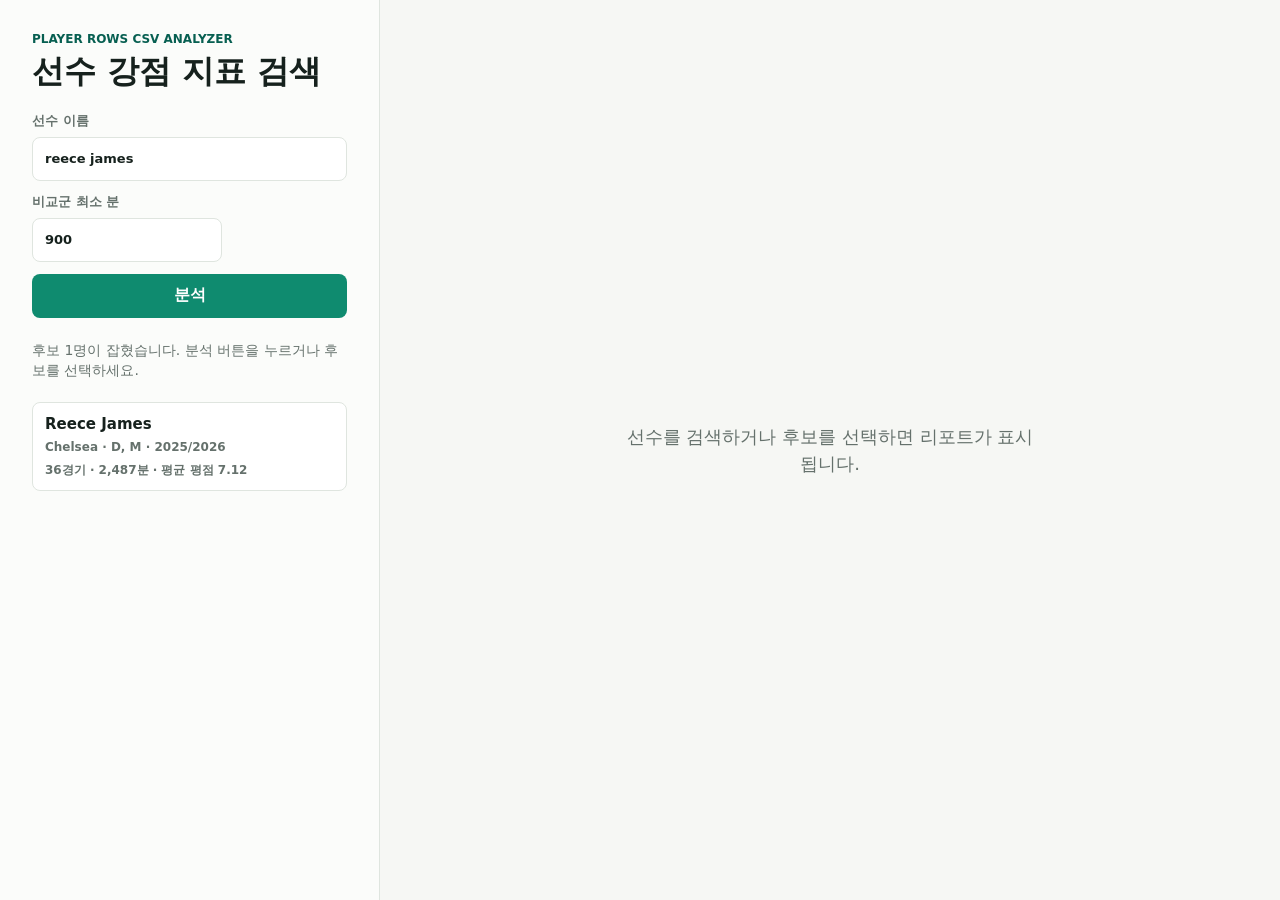
==== index.html @ 3b756eb7 "Bust Pages asset cache" ====
<!doctype html>
<html lang="ko">
  <head>
    <meta charset="utf-8" />
    <meta name="viewport" content="width=device-width, initial-scale=1" />
    <title>Player Strength Finder</title>
    <link rel="stylesheet" href="static/styles.css" />
  </head>
  <body>
    <main class="app-shell">
      <section class="search-panel">
        <div>
          <p class="eyebrow">Player Rows CSV Analyzer</p>
          <h1>선수 강점 지표 검색</h1>
        </div>

        <form id="searchForm" class="search-form">
          <label class="field">
            <span>선수 이름</span>
            <input
              id="queryInput"
              name="query"
              type="search"
              value="reece james"
              placeholder="reece, james, palmer..."
              autocomplete="off"
            />
          </label>
          <label class="field compact">
            <span>비교군 최소 분</span>
            <input id="minutesInput" type="number" min="1" step="50" value="900" />
          </label>
          <button id="analyzeButton" type="button">분석</button>
        </form>

        <div id="status" class="status">CSV를 불러오는 중입니다.</div>
        <div id="candidates" class="candidate-list" aria-live="polite"></div>
      </section>

      <section id="report" class="report is-empty">
        <div class="empty-state">
          <p>선수를 검색하거나 후보를 선택하면 리포트가 표시됩니다.</p>
        </div>
      </section>
    </main>

    <script src="static/app.js?v=76869ad"></script>
  </body>
</html>
---- static/styles.css ----
:root {
  color-scheme: light;
  --bg: #f6f7f4;
  --panel: #ffffff;
  --ink: #16211d;
  --muted: #65716c;
  --line: #dfe5df;
  --accent: #0f8b6f;
  --accent-strong: #075f51;
  --accent-soft: #e1f3ec;
  --gold: #b77816;
  --danger: #b44336;
}

* {
  box-sizing: border-box;
}

body {
  margin: 0;
  background: var(--bg);
  color: var(--ink);
  font-family:
    Inter, ui-sans-serif, system-ui, -apple-system, BlinkMacSystemFont, "Segoe UI",
    sans-serif;
}

button,
input {
  font: inherit;
}

.app-shell {
  display: grid;
  grid-template-columns: minmax(300px, 380px) minmax(0, 1fr);
  min-height: 100vh;
}

.search-panel {
  position: sticky;
  top: 0;
  align-self: start;
  display: flex;
  flex-direction: column;
  gap: 22px;
  min-height: 100vh;
  padding: 32px;
  border-right: 1px solid var(--line);
  background: #fbfcfa;
}

.eyebrow {
  margin: 0 0 8px;
  color: var(--accent-strong);
  font-size: 12px;
  font-weight: 800;
  letter-spacing: 0;
  text-transform: uppercase;
}

h1 {
  margin: 0;
  font-size: 32px;
  line-height: 1.12;
}

.search-form {
  display: grid;
  gap: 12px;
}

.field {
  display: grid;
  gap: 7px;
  color: var(--muted);
  font-size: 13px;
  font-weight: 700;
}

.field input {
  width: 100%;
  min-height: 44px;
  border: 1px solid var(--line);
  border-radius: 8px;
  padding: 10px 12px;
  background: #ffffff;
  color: var(--ink);
  outline: none;
}

.field input:focus {
  border-color: var(--accent);
  box-shadow: 0 0 0 3px rgba(15, 139, 111, 0.14);
}

.compact {
  max-width: 190px;
}

button {
  min-height: 44px;
  border: 0;
  border-radius: 8px;
  padding: 10px 16px;
  background: var(--accent);
  color: #ffffff;
  cursor: pointer;
  font-weight: 800;
}

button:hover {
  background: var(--accent-strong);
}

.status {
  min-height: 22px;
  color: var(--muted);
  font-size: 14px;
  line-height: 1.45;
}

.status.error {
  color: var(--danger);
}

.candidate-list {
  display: grid;
  gap: 8px;
}

.candidate {
  display: grid;
  gap: 6px;
  width: 100%;
  border: 1px solid var(--line);
  border-radius: 8px;
  padding: 12px;
  background: var(--panel);
  color: var(--ink);
  text-align: left;
}

.candidate:hover {
  border-color: var(--accent);
  background: var(--accent-soft);
}

.candidate strong {
  font-size: 15px;
}

.candidate span {
  color: var(--muted);
  font-size: 12px;
  line-height: 1.35;
}

.report {
  padding: 32px;
}

.is-empty {
  display: grid;
  place-items: center;
}

.empty-state {
  max-width: 420px;
  color: var(--muted);
  font-size: 18px;
  line-height: 1.5;
  text-align: center;
}

.report-grid {
  display: grid;
  gap: 20px;
}

.summary-band {
  display: grid;
  grid-template-columns: minmax(0, 1.35fr) repeat(4, minmax(120px, 1fr));
  gap: 12px;
  align-items: stretch;
}

.summary-main,
.stat-box,
.section-block {
  border: 1px solid var(--line);
  border-radius: 8px;
  background: var(--panel);
}

.summary-main {
  padding: 20px;
}

.summary-main h2 {
  margin: 0 0 8px;
  font-size: 34px;
  line-height: 1.05;
}

.summary-main p {
  margin: 0;
  color: var(--muted);
  line-height: 1.5;
}

.stat-box {
  display: grid;
  align-content: center;
  gap: 5px;
  min-height: 100px;
  padding: 16px;
}

.stat-box span {
  color: var(--muted);
  font-size: 12px;
  font-weight: 800;
  text-transform: uppercase;
}

.stat-box strong {
  font-size: 26px;
}

.section-block {
  overflow: hidden;
}

.section-header {
  display: flex;
  align-items: center;
  justify-content: space-between;
  gap: 12px;
  padding: 16px 18px;
  border-bottom: 1px solid var(--line);
}

.section-header h3 {
  margin: 0;
  font-size: 18px;
}

.section-header span {
  color: var(--muted);
  font-size: 13px;
}

.strength-grid {
  display: grid;
  grid-template-columns: repeat(auto-fit, minmax(190px, 1fr));
  gap: 1px;
  background: var(--line);
}

.strength-card {
  display: grid;
  gap: 8px;
  min-height: 132px;
  padding: 16px;
  background: #ffffff;
}

.strength-card small {
  color: var(--gold);
  font-weight: 800;
}

.strength-card strong {
  font-size: 26px;
}

.strength-card span {
  color: var(--muted);
  font-size: 13px;
}

.metric-grid {
  display: grid;
  grid-template-columns: repeat(auto-fit, minmax(155px, 1fr));
  gap: 1px;
  background: var(--line);
}

.metric {
  display: grid;
  gap: 7px;
  padding: 14px 16px;
  background: #ffffff;
}

.metric span {
  color: var(--muted);
  font-size: 13px;
}

.metric strong {
  font-size: 20px;
}

.match-table {
  width: 100%;
  border-collapse: collapse;
}

.match-table th,
.match-table td {
  padding: 13px 16px;
  border-bottom: 1px solid var(--line);
  text-align: left;
}

.match-table th {
  color: var(--muted);
  font-size: 12px;
  text-transform: uppercase;
}

.match-table tr:last-child td {
  border-bottom: 0;
}

@media (max-width: 900px) {
  .app-shell {
    grid-template-columns: 1fr;
  }

  .search-panel {
    position: static;
    min-height: auto;
    border-right: 0;
    border-bottom: 1px solid var(--line);
  }

  .summary-band {
    grid-template-columns: repeat(2, minmax(0, 1fr));
  }

  .summary-main {
    grid-column: 1 / -1;
  }
}

@media (max-width: 560px) {
  .search-panel,
  .report {
    padding: 20px;
  }

  h1,
  .summary-main h2 {
    font-size: 28px;
  }

  .summary-band {
    grid-template-columns: 1fr;
  }

  .match-table {
    font-size: 13px;
  }
}
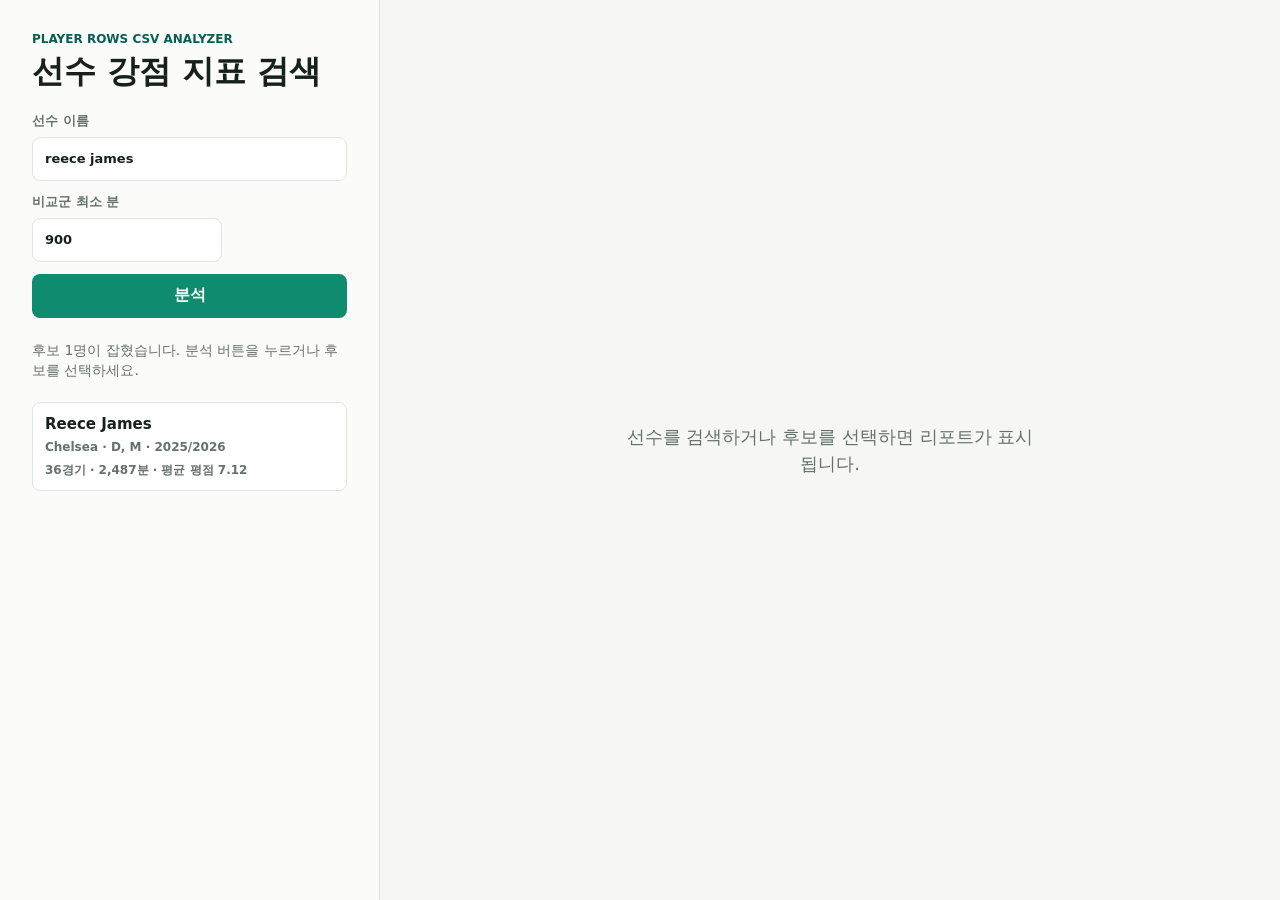
==== commit f67a69d9: "Add weakness metrics section" ====
--- a/index.html
+++ b/index.html
@@ -44,6 +44,6 @@
       </section>
     </main>
 
-    <script src="static/app.js?v=76869ad"></script>
+    <script src="static/app.js?v=weakness-metrics-1"></script>
   </body>
 </html>
--- a/static/styles.css
+++ b/static/styles.css
@@ -279,6 +279,21 @@
   font-size: 13px;
 }
 
+.strength-card em {
+  color: var(--muted);
+  font-size: 12px;
+  font-style: normal;
+  font-weight: 800;
+}
+
+.weakness-card small {
+  color: var(--danger);
+}
+
+.weakness-card {
+  background: #fffdfb;
+}
+
 .metric-grid {
   display: grid;
   grid-template-columns: repeat(auto-fit, minmax(155px, 1fr));
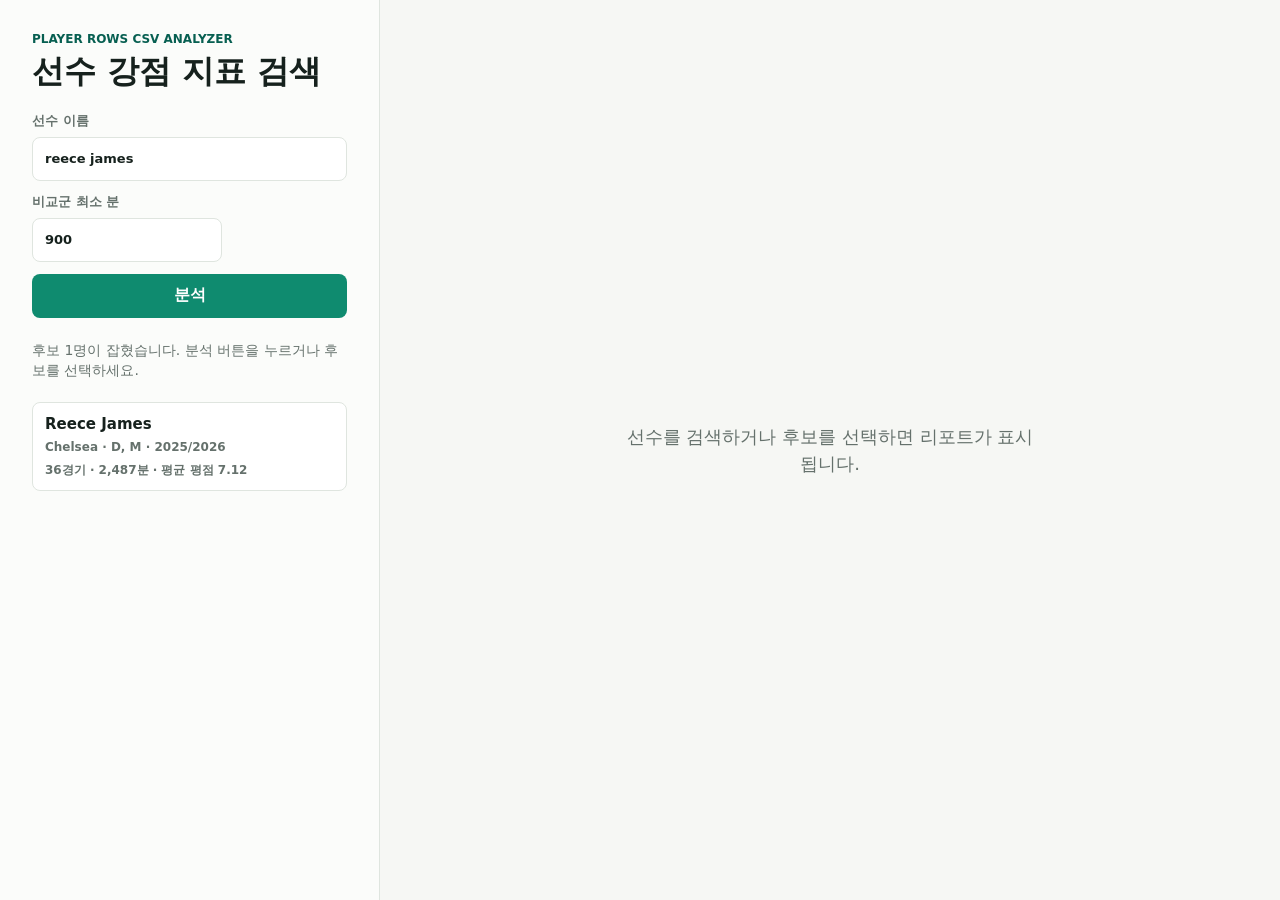
==== commit ed433989: "Refine metric card labels" ====
--- a/index.html
+++ b/index.html
@@ -44,6 +44,6 @@
       </section>
     </main>
 
-    <script src="static/app.js?v=weakness-metrics-1"></script>
+    <script src="static/app.js?v=card-format-1"></script>
   </body>
 </html>
--- a/static/styles.css
+++ b/static/styles.css
@@ -279,10 +279,9 @@
   font-size: 13px;
 }
 
-.strength-card em {
-  color: var(--muted);
-  font-size: 12px;
-  font-style: normal;
+.strength-card .metric-title {
+  color: var(--ink);
+  font-size: 15px;
   font-weight: 800;
 }
 
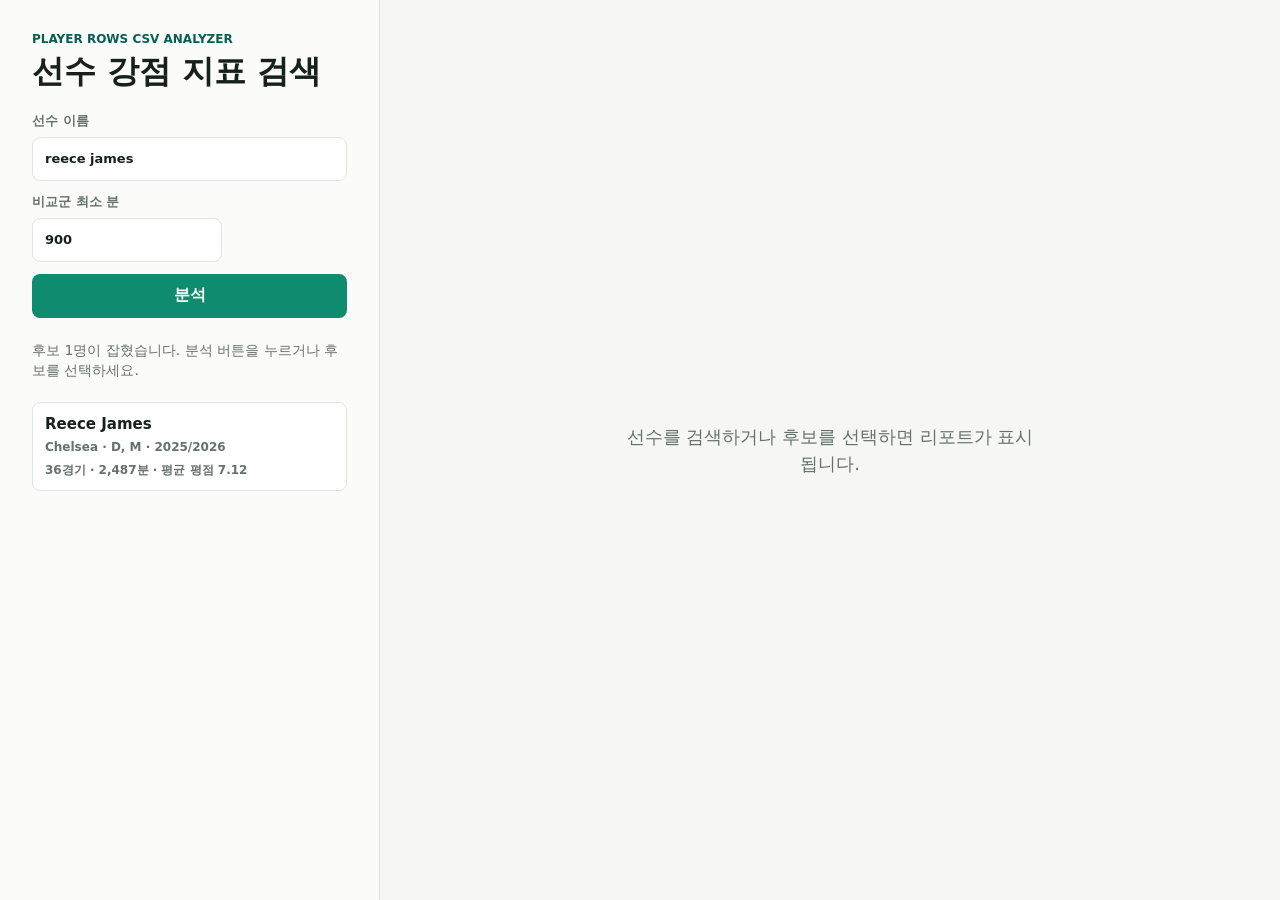
==== commit b97ec3c3: "Adjust metric card emphasis colors" ====
--- a/index.html
+++ b/index.html
@@ -4,7 +4,7 @@
     <meta charset="utf-8" />
     <meta name="viewport" content="width=device-width, initial-scale=1" />
     <title>Player Strength Finder</title>
-    <link rel="stylesheet" href="static/styles.css" />
+    <link rel="stylesheet" href="static/styles.css?v=metric-title-color-1" />
   </head>
   <body>
     <main class="app-shell">
--- a/static/styles.css
+++ b/static/styles.css
@@ -266,7 +266,7 @@
 }
 
 .strength-card small {
-  color: var(--gold);
+  color: var(--muted);
   font-weight: 800;
 }
 
@@ -280,12 +280,12 @@
 }
 
 .strength-card .metric-title {
-  color: var(--ink);
+  color: var(--gold);
   font-size: 15px;
   font-weight: 800;
 }
 
-.weakness-card small {
+.weakness-card .metric-title {
   color: var(--danger);
 }
 
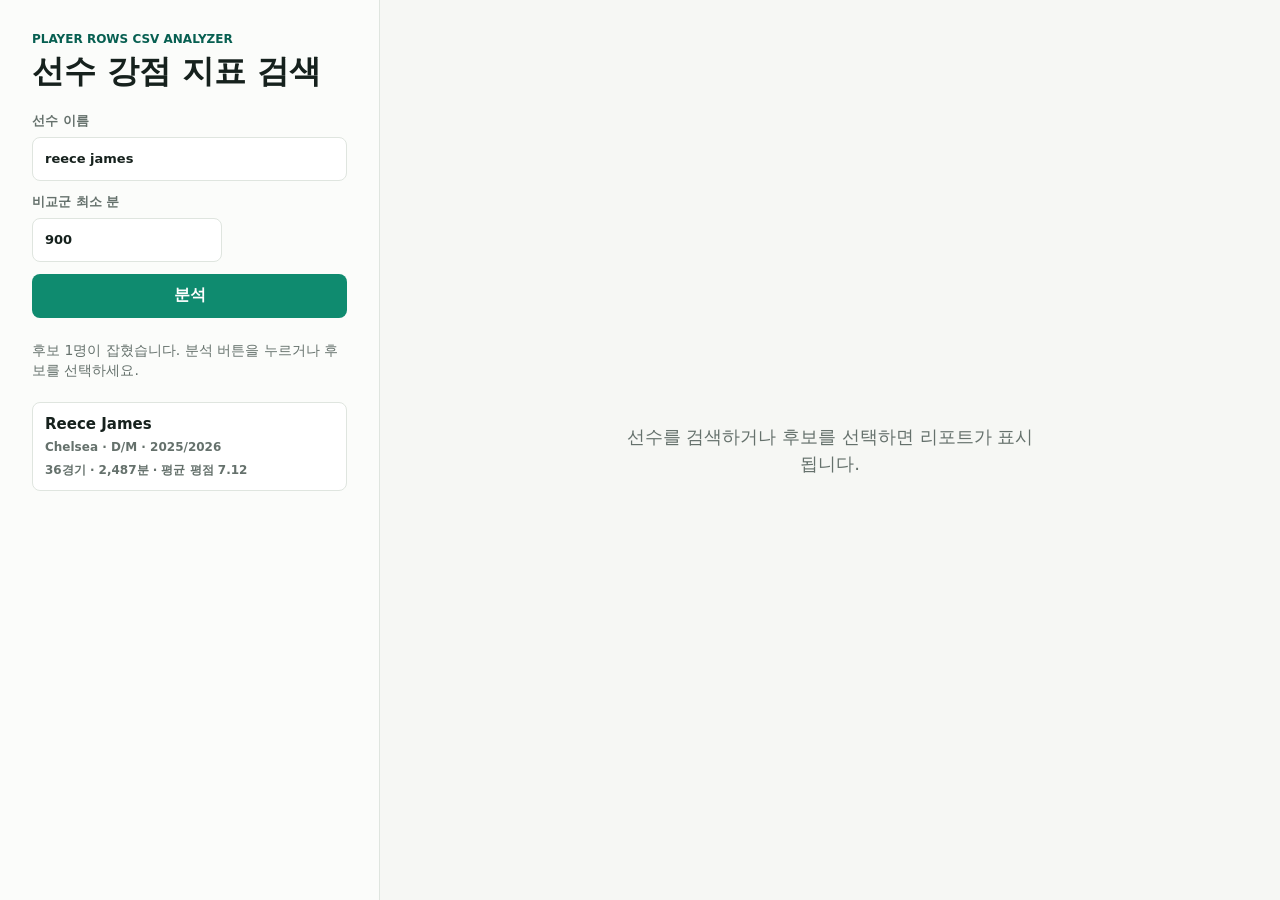
==== commit 756dd7b2: "Rebuild player rows from DB extra data" ====
--- a/index.html
+++ b/index.html
@@ -44,6 +44,6 @@
       </section>
     </main>
 
-    <script src="static/app.js?v=card-format-1"></script>
+    <script src="static/app.js?v=db-extra-defense-1"></script>
   </body>
 </html>
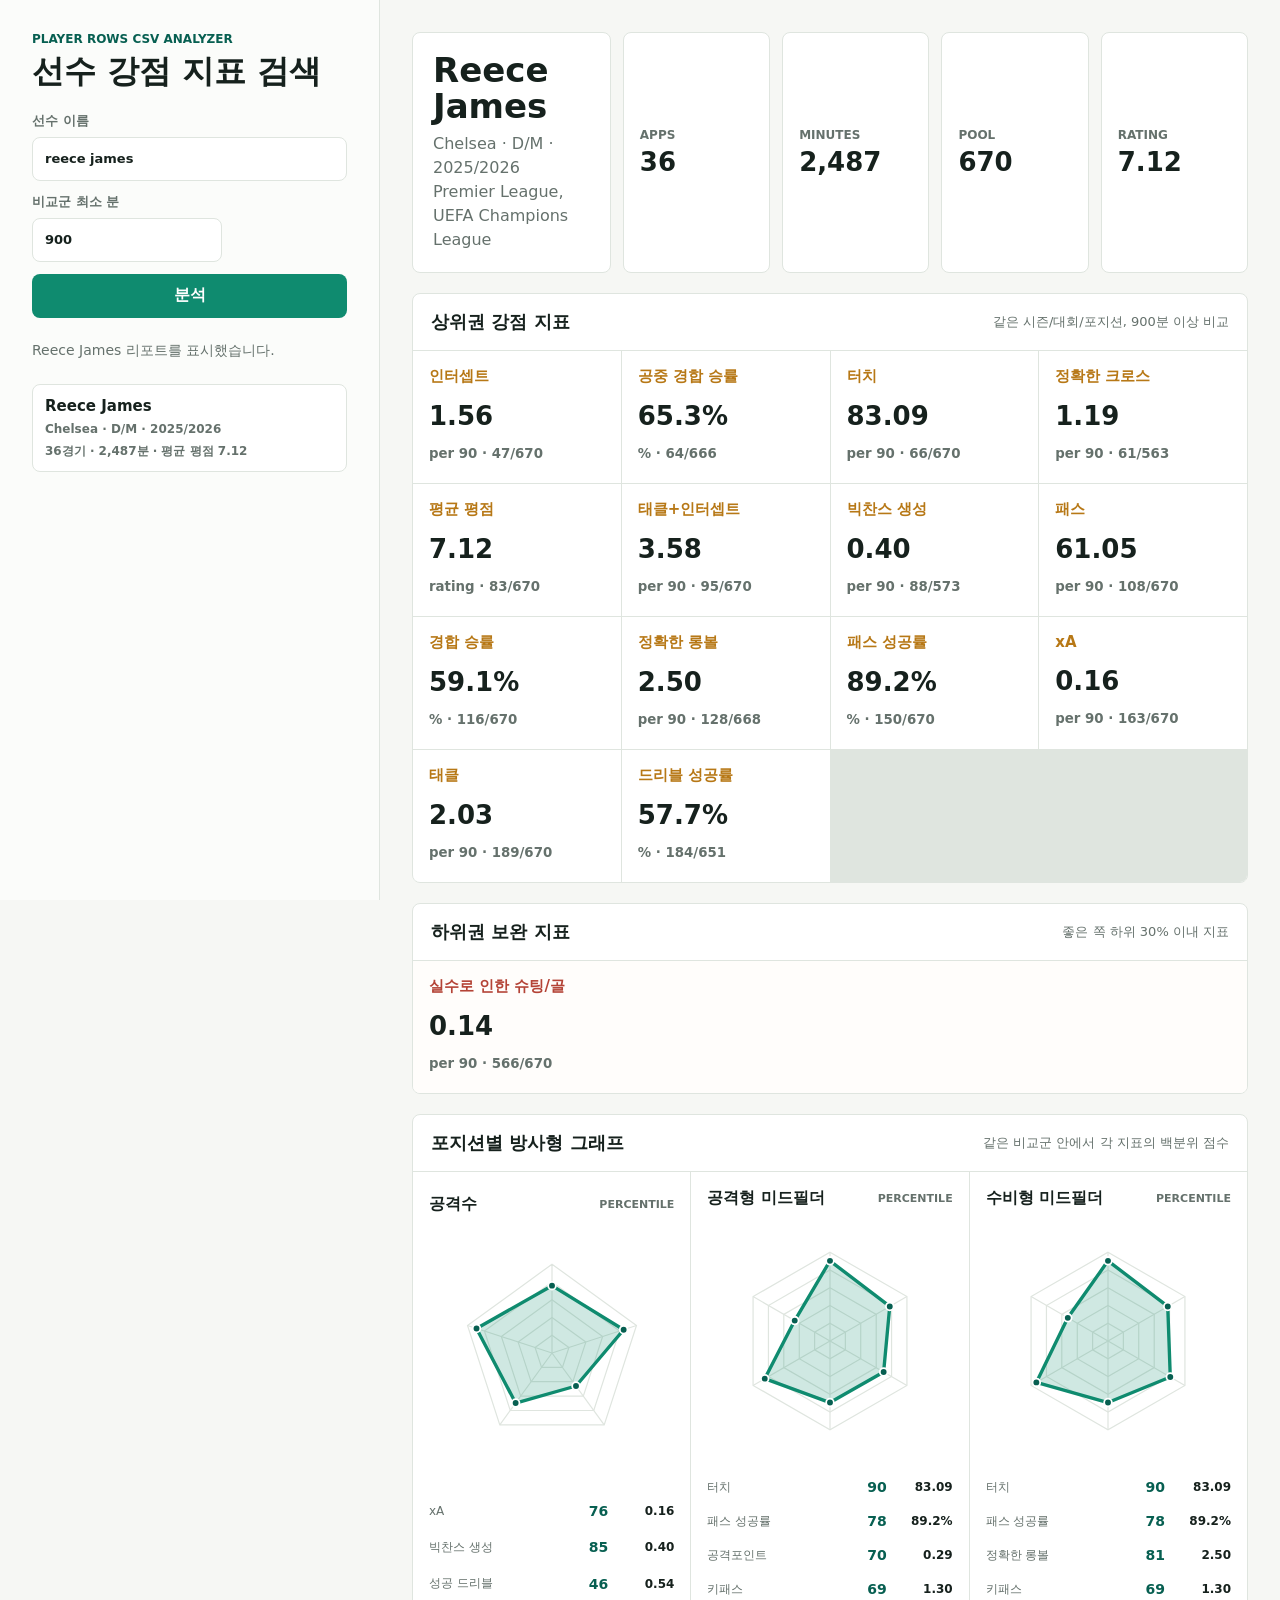
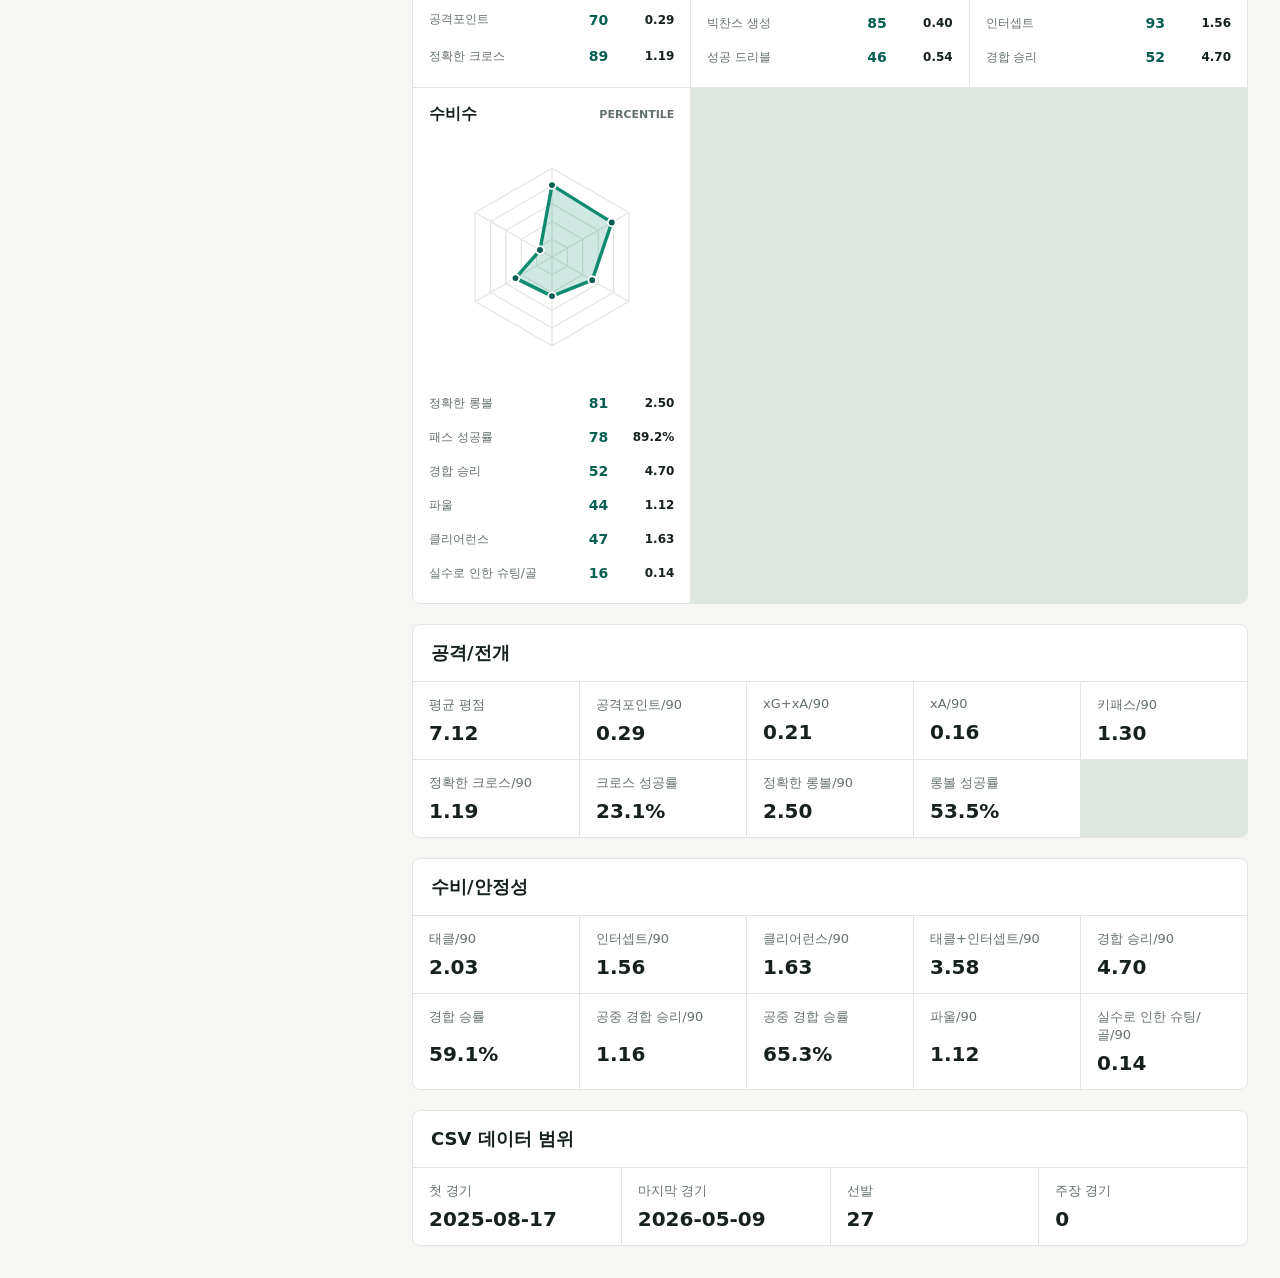
==== commit 20a6a06d: "Auto render radar charts on load" ====
--- a/index.html
+++ b/index.html
@@ -4,7 +4,7 @@
     <meta charset="utf-8" />
     <meta name="viewport" content="width=device-width, initial-scale=1" />
     <title>Player Strength Finder</title>
-    <link rel="stylesheet" href="static/styles.css?v=metric-title-color-1" />
+    <link rel="stylesheet" href="static/styles.css?v=radar-auto-1" />
   </head>
   <body>
     <main class="app-shell">
@@ -44,6 +44,6 @@
       </section>
     </main>
 
-    <script src="static/app.js?v=db-extra-defense-1"></script>
+    <script src="static/app.js?v=radar-auto-1"></script>
   </body>
 </html>
--- a/static/styles.css
+++ b/static/styles.css
@@ -316,6 +316,104 @@
   font-size: 20px;
 }
 
+.radar-grid {
+  display: grid;
+  grid-template-columns: repeat(auto-fit, minmax(250px, 1fr));
+  gap: 1px;
+  background: var(--line);
+}
+
+.radar-card {
+  display: grid;
+  gap: 12px;
+  min-width: 0;
+  padding: 16px;
+  background: #ffffff;
+}
+
+.radar-card-header {
+  display: flex;
+  align-items: center;
+  justify-content: space-between;
+  gap: 12px;
+}
+
+.radar-card h4 {
+  margin: 0;
+  font-size: 16px;
+}
+
+.radar-card-header span {
+  color: var(--muted);
+  font-size: 11px;
+  font-weight: 800;
+  text-transform: uppercase;
+}
+
+.radar-svg {
+  width: min(100%, 240px);
+  aspect-ratio: 1;
+  justify-self: center;
+}
+
+.radar-grid-lines polygon,
+.radar-grid-lines line {
+  fill: none;
+  stroke: var(--line);
+  stroke-width: 1;
+}
+
+.radar-fill {
+  fill: rgba(15, 139, 111, 0.2);
+}
+
+.radar-stroke {
+  fill: none;
+  stroke: var(--accent);
+  stroke-linejoin: round;
+  stroke-width: 2.8;
+}
+
+.radar-dots circle {
+  fill: var(--accent-strong);
+  stroke: #ffffff;
+  stroke-width: 1.5;
+}
+
+.radar-legend {
+  display: grid;
+  gap: 6px;
+}
+
+.radar-legend-row {
+  display: grid;
+  grid-template-columns: minmax(0, 1fr) 36px 58px;
+  gap: 8px;
+  align-items: center;
+  min-height: 28px;
+  color: var(--muted);
+  font-size: 12px;
+}
+
+.radar-legend-row span {
+  overflow: hidden;
+  text-overflow: ellipsis;
+  white-space: nowrap;
+}
+
+.radar-legend-row strong {
+  color: var(--accent-strong);
+  font-size: 14px;
+  text-align: right;
+}
+
+.radar-legend-row small {
+  color: var(--ink);
+  font-size: 12px;
+  font-weight: 800;
+  text-align: right;
+}
+
 .match-table {
   width: 100%;
   border-collapse: collapse;
@@ -377,4 +475,8 @@
   .match-table {
     font-size: 13px;
   }
-}
+
+  .radar-legend-row {
+    grid-template-columns: minmax(0, 1fr) 32px 54px;
+  }
+}
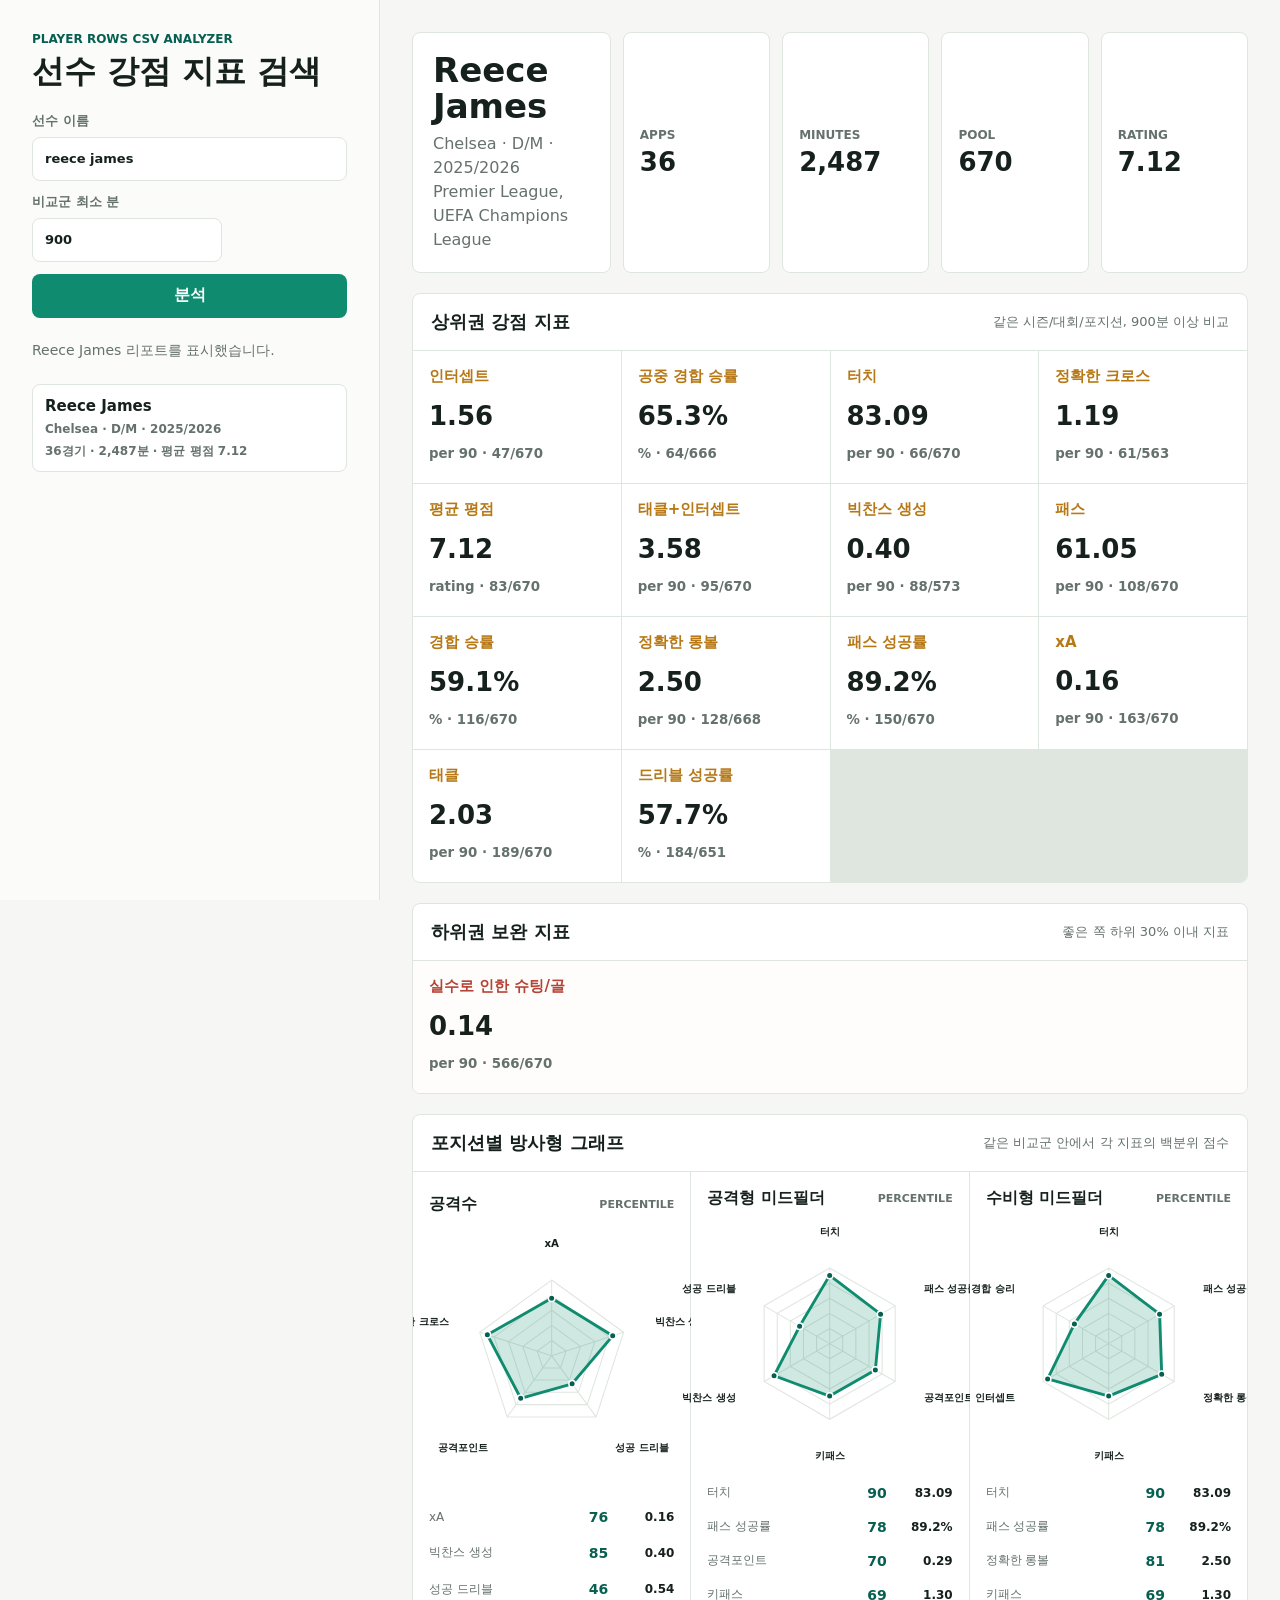
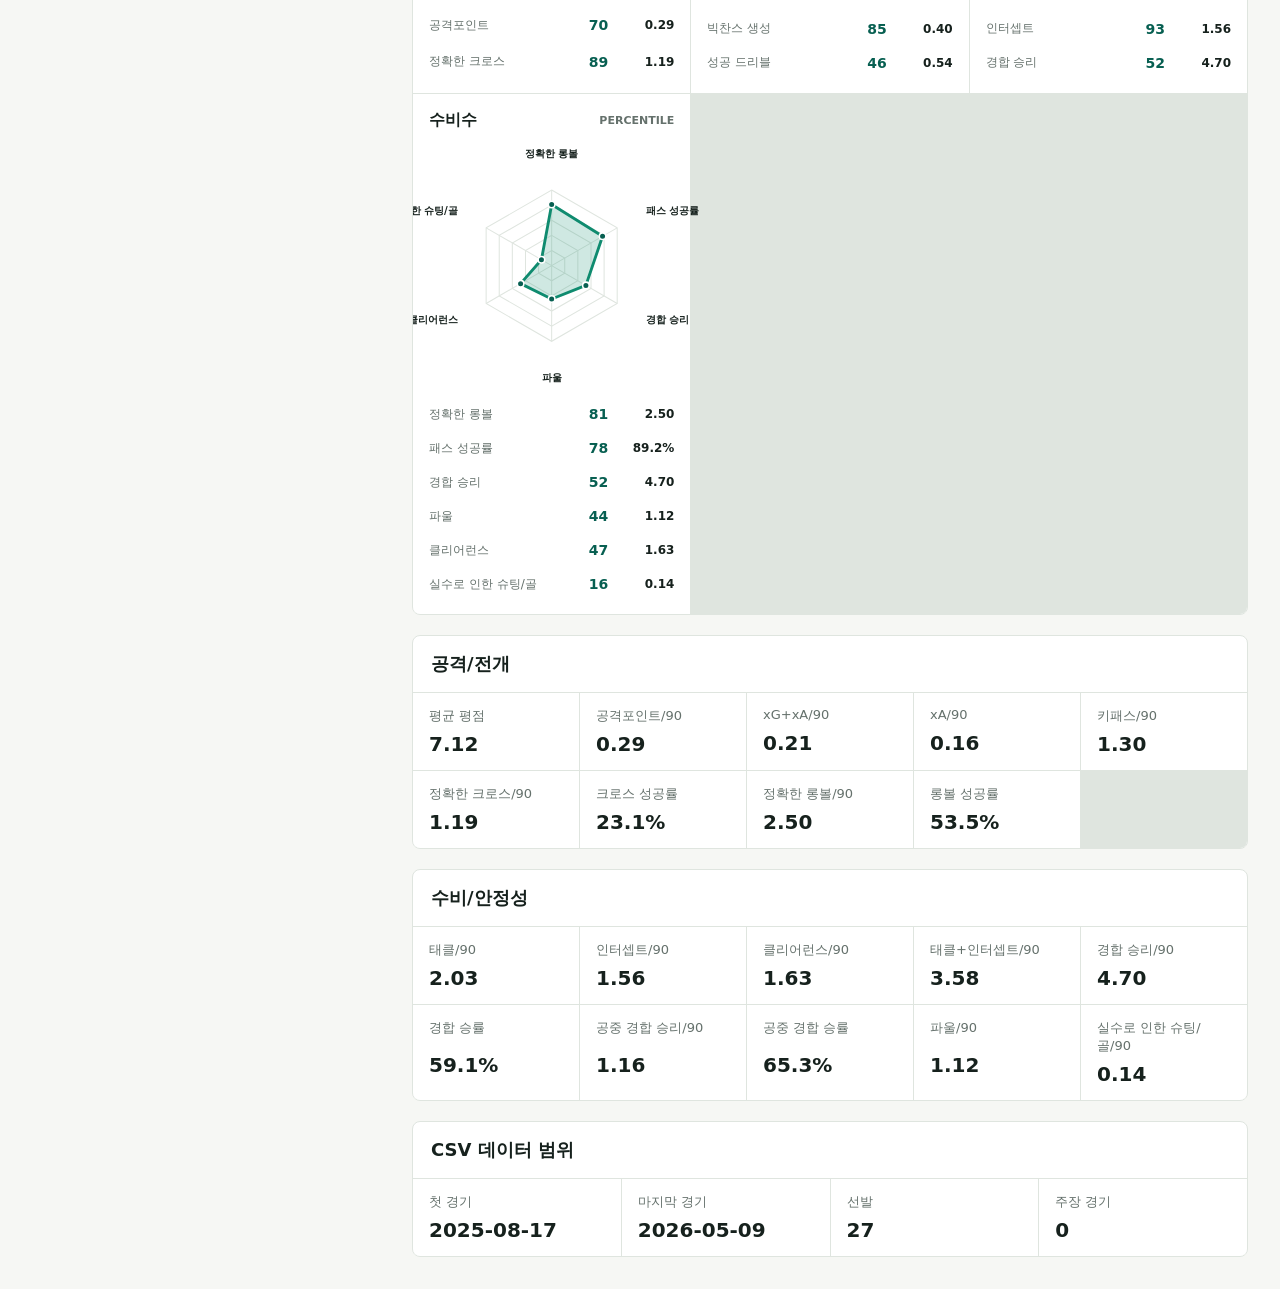
==== commit b112b2ab: "Add labels to radar charts" ====
--- a/index.html
+++ b/index.html
@@ -4,7 +4,7 @@
     <meta charset="utf-8" />
     <meta name="viewport" content="width=device-width, initial-scale=1" />
     <title>Player Strength Finder</title>
-    <link rel="stylesheet" href="static/styles.css?v=radar-auto-1" />
+    <link rel="stylesheet" href="static/styles.css?v=radar-labels-1" />
   </head>
   <body>
     <main class="app-shell">
@@ -44,6 +44,6 @@
       </section>
     </main>
 
-    <script src="static/app.js?v=radar-auto-1"></script>
+    <script src="static/app.js?v=radar-labels-1"></script>
   </body>
 </html>
--- a/static/styles.css
+++ b/static/styles.css
@@ -351,9 +351,10 @@
 }
 
 .radar-svg {
-  width: min(100%, 240px);
+  width: min(100%, 280px);
   aspect-ratio: 1;
   justify-self: center;
+  overflow: visible;
 }
 
 .radar-grid-lines polygon,
@@ -380,6 +381,13 @@
   stroke-width: 1.5;
 }
 
+.radar-axis-labels text {
+  fill: var(--ink);
+  font-size: 10px;
+  font-weight: 800;
+  letter-spacing: 0;
+}
+
 .radar-legend {
   display: grid;
   gap: 6px;
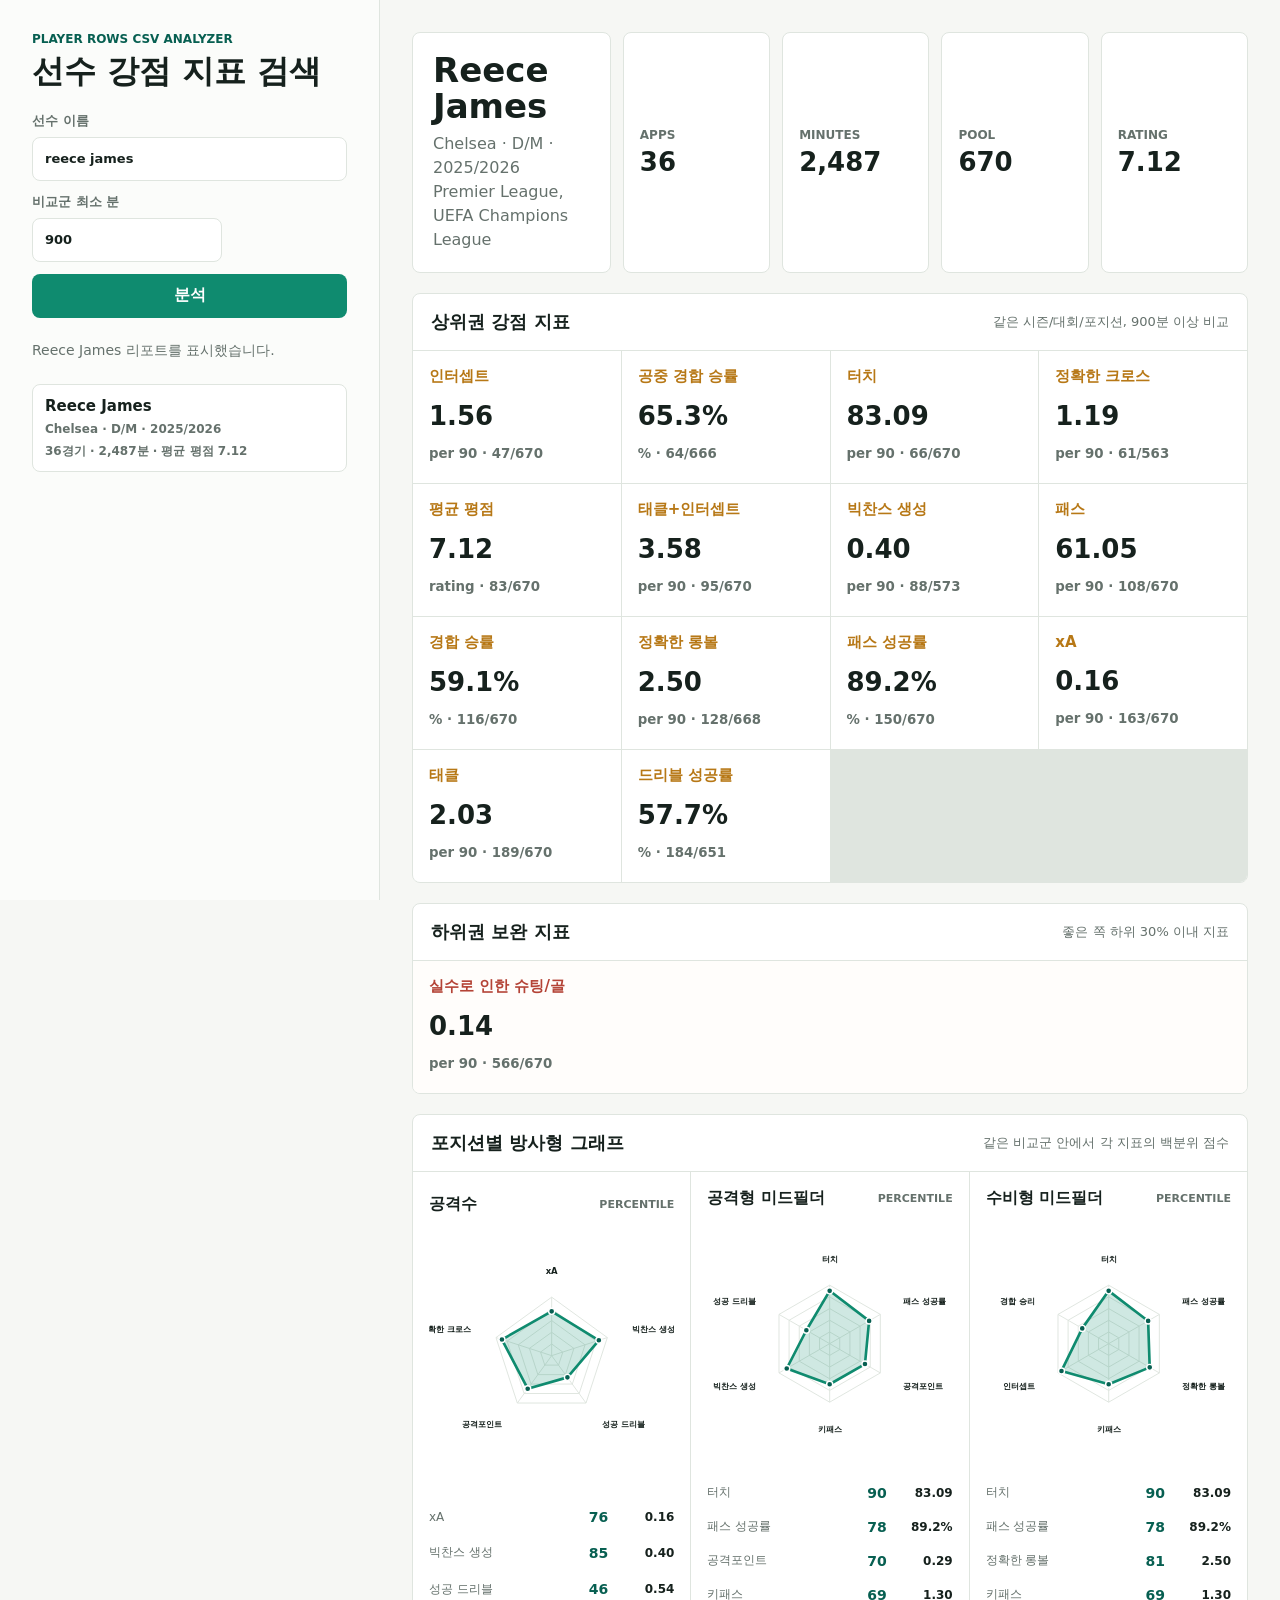
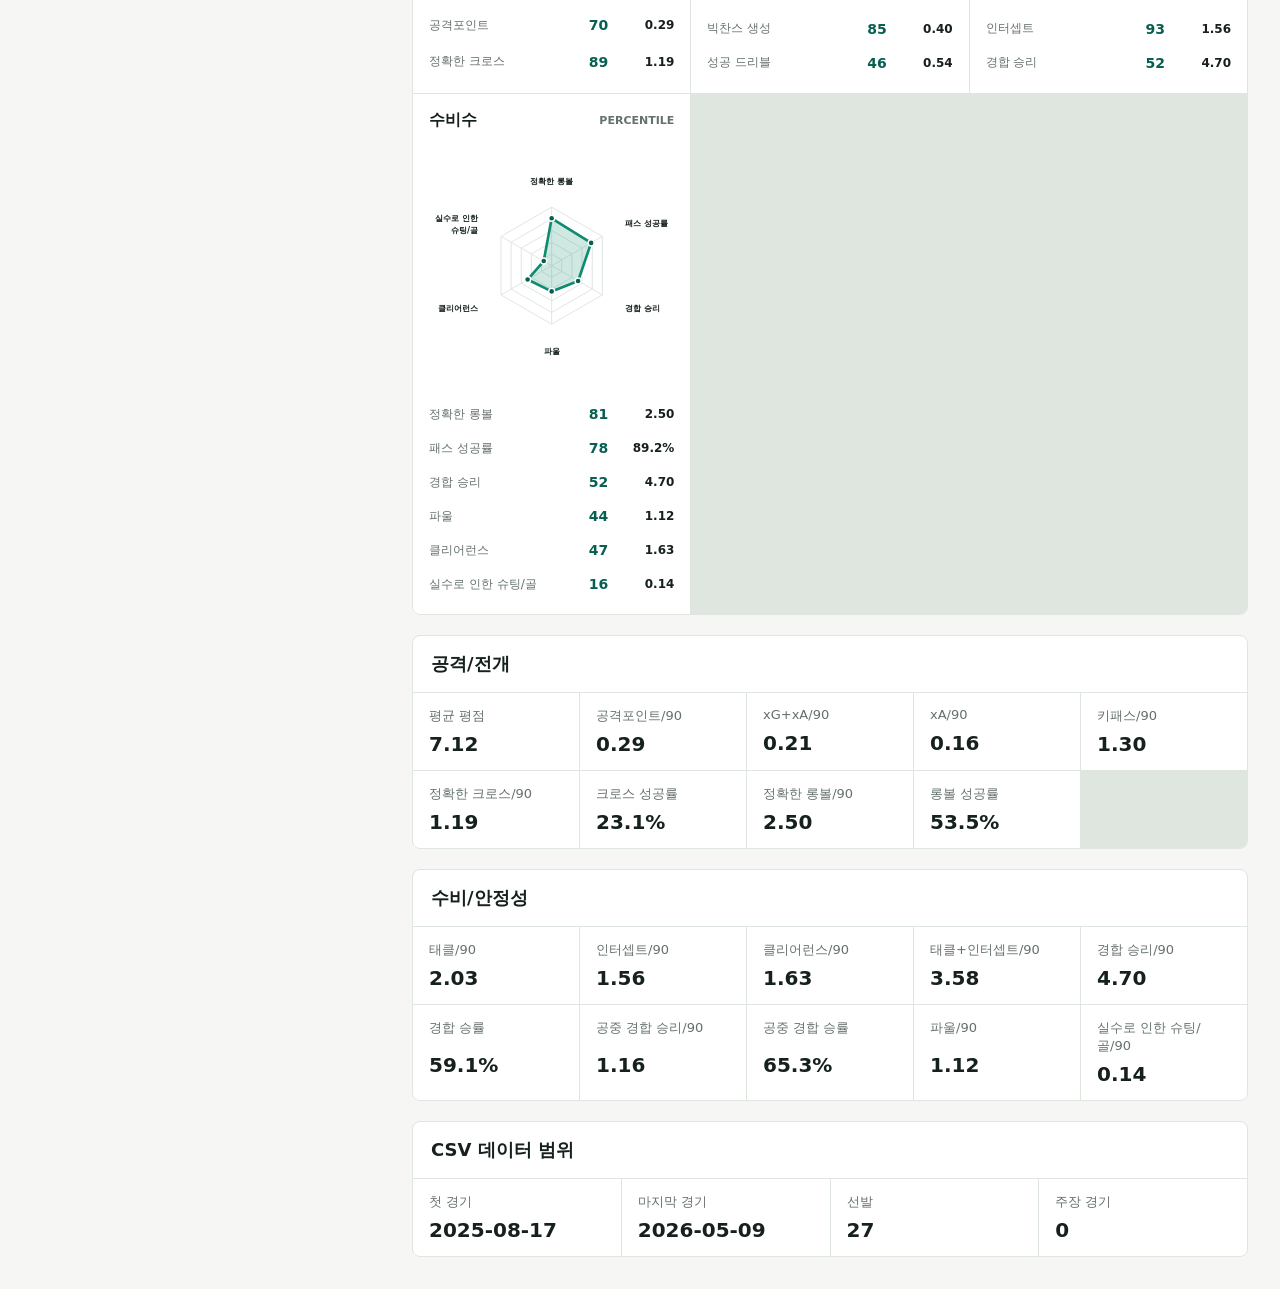
==== commit a53d9635: "Prevent radar label overlap" ====
--- a/index.html
+++ b/index.html
@@ -4,7 +4,7 @@
     <meta charset="utf-8" />
     <meta name="viewport" content="width=device-width, initial-scale=1" />
     <title>Player Strength Finder</title>
-    <link rel="stylesheet" href="static/styles.css?v=radar-labels-1" />
+    <link rel="stylesheet" href="static/styles.css?v=radar-labels-fit-1" />
   </head>
   <body>
     <main class="app-shell">
@@ -44,6 +44,6 @@
       </section>
     </main>
 
-    <script src="static/app.js?v=radar-labels-1"></script>
+    <script src="static/app.js?v=radar-labels-fit-1"></script>
   </body>
 </html>
--- a/static/styles.css
+++ b/static/styles.css
@@ -351,10 +351,10 @@
 }
 
 .radar-svg {
-  width: min(100%, 280px);
+  width: min(100%, 300px);
   aspect-ratio: 1;
   justify-self: center;
-  overflow: visible;
+  overflow: hidden;
 }
 
 .radar-grid-lines polygon,
@@ -383,7 +383,7 @@
 
 .radar-axis-labels text {
   fill: var(--ink);
-  font-size: 10px;
+  font-size: 9px;
   font-weight: 800;
   letter-spacing: 0;
 }
